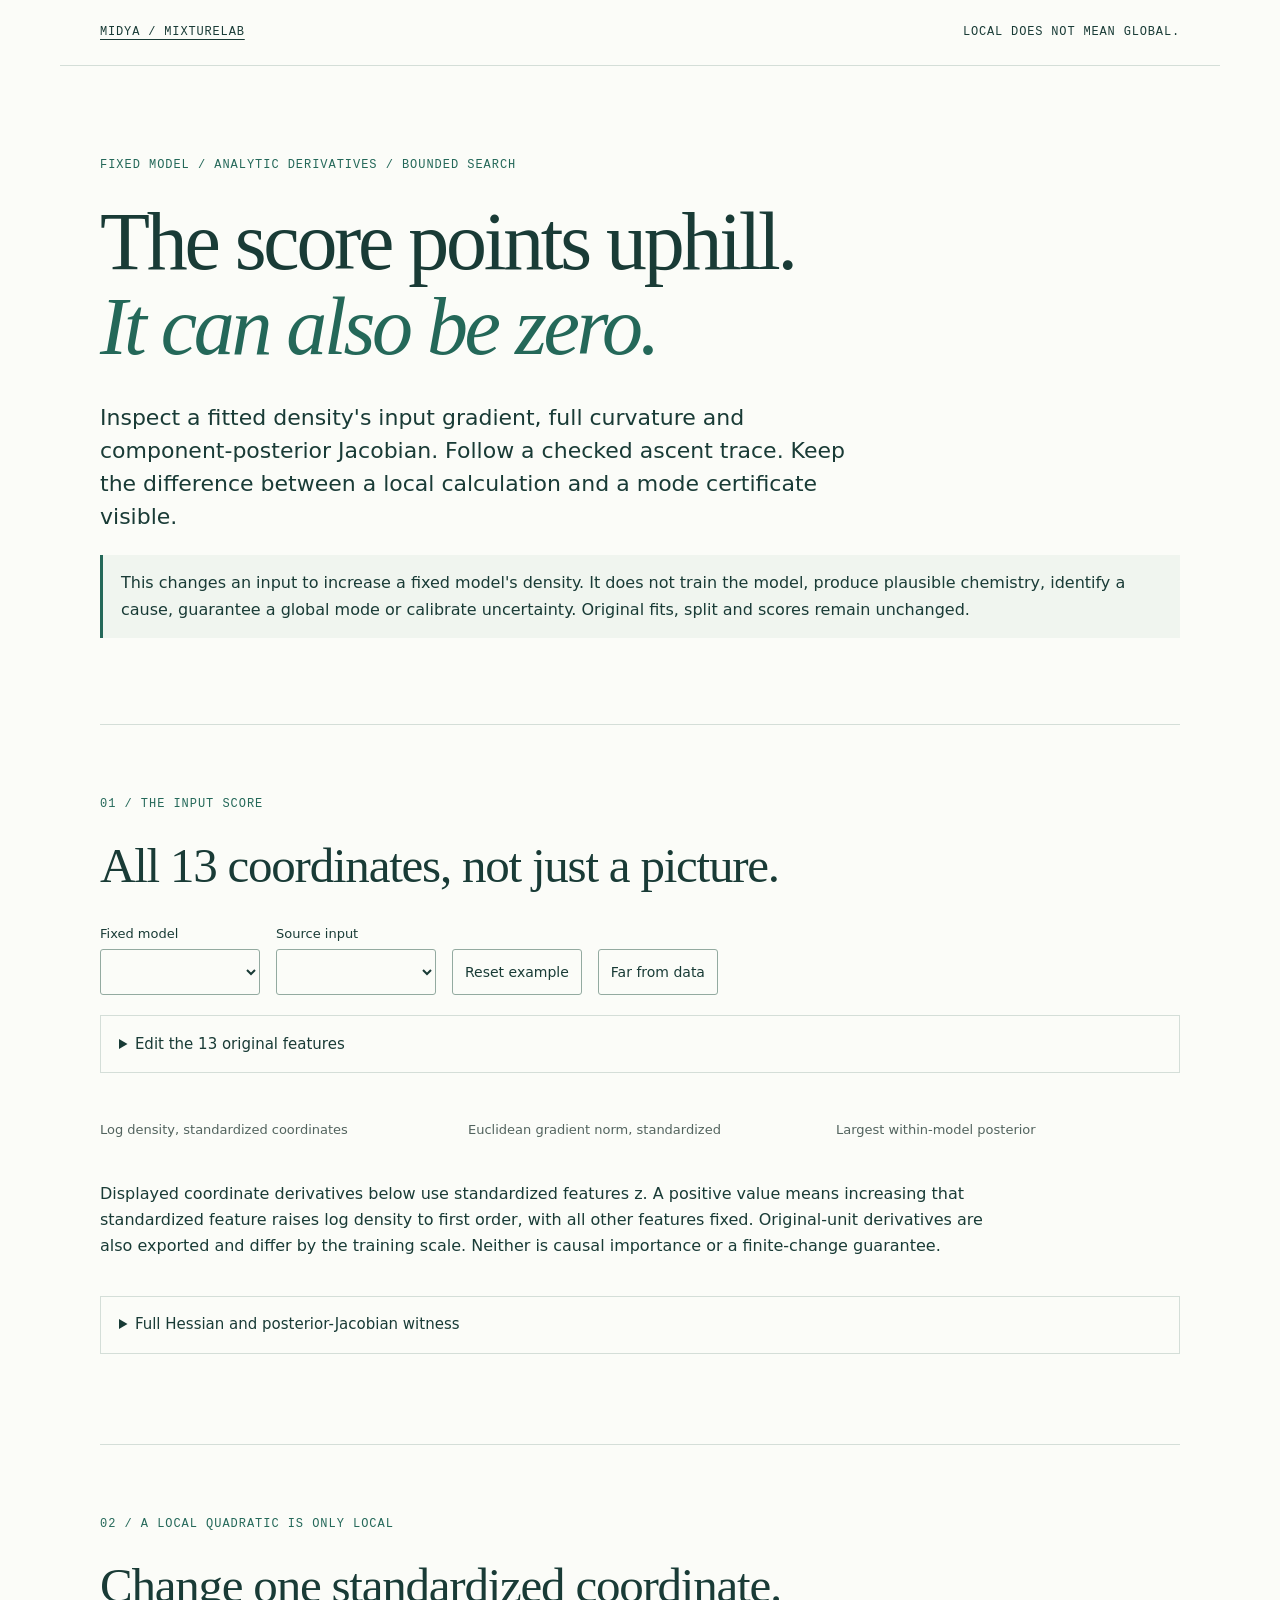
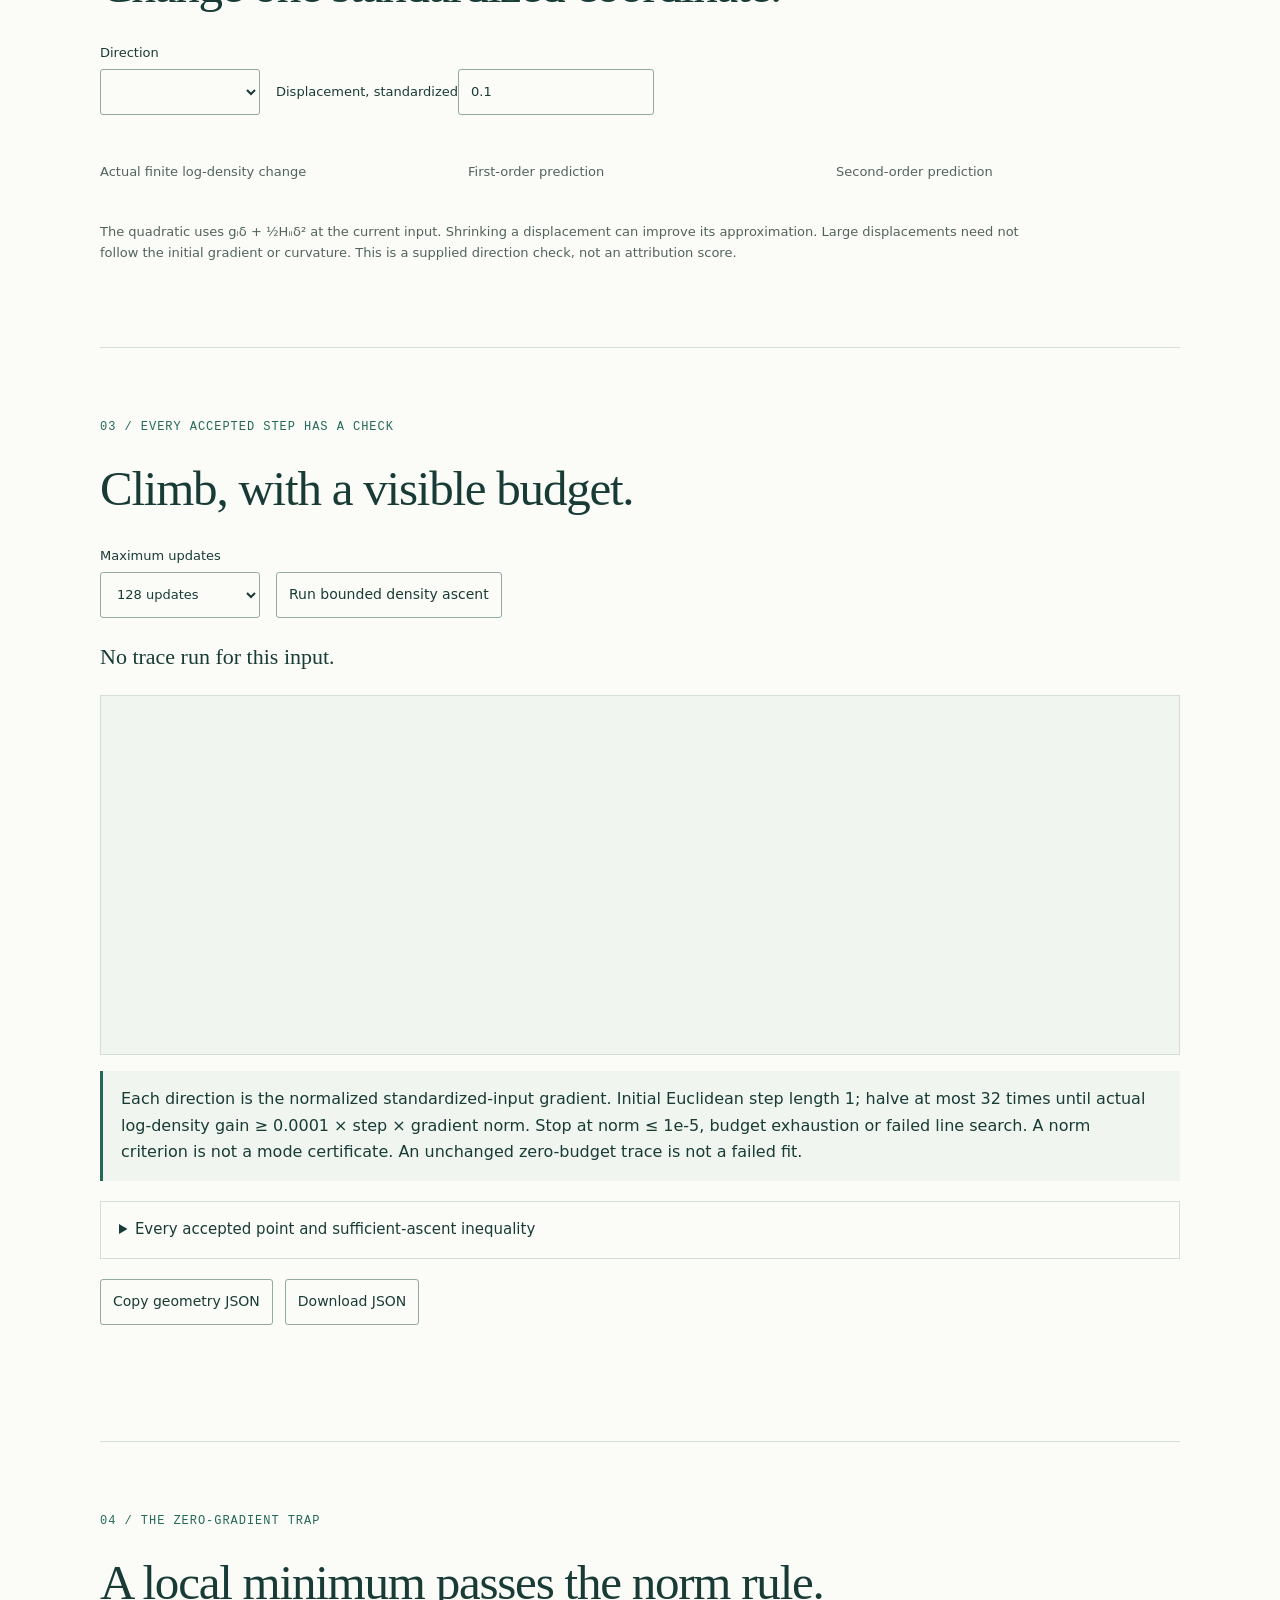
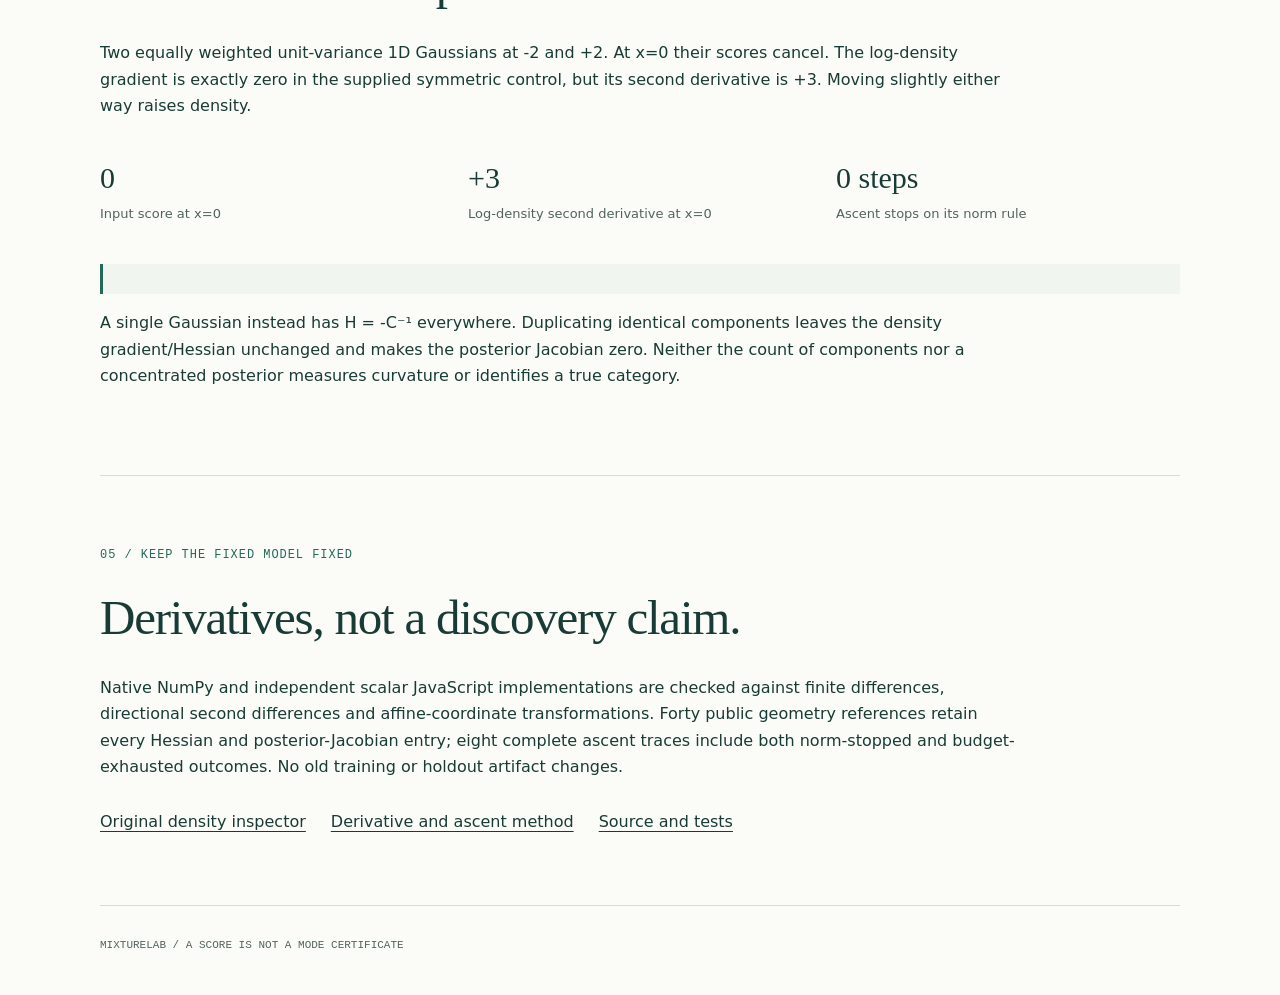
==== docs/geometry.html @ ab197420 "Rename 7-geometry.html to geometry.html" ====
<!doctype html><html lang="en"><head><meta charset="utf-8"><meta name="viewport" content="width=device-width,initial-scale=1"><title>MixtureLab - local density geometry</title><meta name="description" content="Analytic input gradients, curvature and finite-budget density ascent for fixed Gaussian mixtures. A zero gradient is not a mode certificate."><link rel="stylesheet" href="style.css"><style>.derivative-list{display:grid;grid-template-columns:repeat(2,minmax(0,1fr));gap:14px}.derivative{border:1px solid var(--rule);padding:14px;min-width:0}.derivative strong{font-family:ui-monospace,monospace;font-size:15px}.derivative span{display:block;font-size:13px}.derivative .sign{height:8px;margin:10px 0;background:var(--panel);position:relative}.derivative .sign i{position:absolute;display:block;height:8px}.trace-state{font:22px/1.5 Georgia,serif}.quadratic{display:flex;gap:18px;flex-wrap:wrap}@media(max-width:760px){.derivative-list{grid-template-columns:1fr}}</style><script defer src="data.js"></script><script defer src="inference.js"></script><script defer src="geometry.js"></script><script defer src="geometry-data.js"></script><script defer src="geometry-app.js"></script></head><body><header><a href="index.html">MIDYA / MIXTURELAB</a><span>LOCAL DOES NOT MEAN GLOBAL.</span></header><main><section class="hero"><p class="eyebrow">FIXED MODEL / ANALYTIC DERIVATIVES / BOUNDED SEARCH</p><h1>The score points uphill.<br><em>It can also be zero.</em></h1><p class="lede">Inspect a fitted density's input gradient, full curvature and component-posterior Jacobian. Follow a checked ascent trace. Keep the difference between a local calculation and a mode certificate visible.</p><p class="callout">This changes an input to increase a fixed model's density. It does not train the model, produce plausible chemistry, identify a cause, guarantee a global mode or calibrate uncertainty. Original fits, split and scores remain unchanged.</p></section><section><p class="eyebrow">01 / THE INPUT SCORE</p><h2>All 13 coordinates, not just a picture.</h2><div class="toolbar"><label>Fixed model<select id="model"></select></label><label>Source input<select id="example"></select></label><button id="reset">Reset example</button><button id="far">Far from data</button></div><p id="model-note" class="muted"></p><details id="editor"><summary>Edit the 13 original features</summary><div id="features"></div><p id="error" role="alert"></p></details><div class="facts"><div><strong id="log-density"></strong><span>Log density, standardized coordinates</span></div><div><strong id="grad-norm"></strong><span>Euclidean gradient norm, standardized</span></div><div><strong id="max-posterior"></strong><span>Largest within-model posterior</span></div></div><p>Displayed coordinate derivatives below use standardized features z. A positive value means increasing that standardized feature raises log density to first order, with all other features fixed. Original-unit derivatives are also exported and differ by the training scale. Neither is causal importance or a finite-change guarantee.</p><div id="derivatives" class="derivative-list"></div><details><summary>Full Hessian and posterior-Jacobian witness</summary><p class="caption">H = negative weighted precision + covariance of component score vectors. That second term can create positive curvature even though every Gaussian log density is concave. The full 13×13 Hessian and k×13 posterior Jacobian are numerical witnesses, not confidence intervals.</p><pre id="witness"></pre></details></section><section><p class="eyebrow">02 / A LOCAL QUADRATIC IS ONLY LOCAL</p><h2>Change one standardized coordinate.</h2><div class="toolbar"><label>Direction<select id="direction"></select></label><label>Displacement, standardized<input type="number" id="delta" value="0.1" step="any"></label></div><div class="facts"><div><strong id="actual-change"></strong><span>Actual finite log-density change</span></div><div><strong id="linear-change"></strong><span>First-order prediction</span></div><div><strong id="quadratic-change"></strong><span>Second-order prediction</span></div></div><p id="quadratic-error" role="alert"></p><p class="caption">The quadratic uses gᵢδ + ½Hᵢᵢδ² at the current input. Shrinking a displacement can improve its approximation. Large displacements need not follow the initial gradient or curvature. This is a supplied direction check, not an attribution score.</p></section><section><p class="eyebrow">03 / EVERY ACCEPTED STEP HAS A CHECK</p><h2>Climb, with a visible budget.</h2><div class="toolbar"><label>Maximum updates<select id="budget"><option value="0">0 updates</option><option value="1">1 update</option><option value="16">16 updates</option><option value="128" selected>128 updates</option></select></label><button id="run">Run bounded density ascent</button></div><p id="trace-status" class="trace-state" role="status">No trace run for this input.</p><div class="panel"><svg id="trace-plot" viewBox="0 0 900 260" role="img" aria-label="Log density across every accepted ascent update"></svg><p id="trace-caption" class="caption"></p></div><p class="callout">Each direction is the normalized standardized-input gradient. Initial Euclidean step length 1; halve at most 32 times until actual log-density gain ≥ 0.0001 × step × gradient norm. Stop at norm ≤ 1e-5, budget exhaustion or failed line search. A norm criterion is not a mode certificate. An unchanged zero-budget trace is not a failed fit.</p><details><summary>Every accepted point and sufficient-ascent inequality</summary><pre id="trace-witness"></pre></details><div class="button-row"><button id="copy">Copy geometry JSON</button><button id="download">Download JSON</button></div><p id="copy-status" role="status"></p></section><section><p class="eyebrow">04 / THE ZERO-GRADIENT TRAP</p><h2>A local minimum passes the norm rule.</h2><p>Two equally weighted unit-variance 1D Gaussians at -2 and +2. At x=0 their scores cancel. The log-density gradient is exactly zero in the supplied symmetric control, but its second derivative is +3. Moving slightly either way raises density.</p><div class="facts"><div><strong>0</strong><span>Input score at x=0</span></div><div><strong>+3</strong><span>Log-density second derivative at x=0</span></div><div><strong>0 steps</strong><span>Ascent stops on its norm rule</span></div></div><p id="control-result" class="callout"></p><p>A single Gaussian instead has H = -C⁻¹ everywhere. Duplicating identical components leaves the density gradient/Hessian unchanged and makes the posterior Jacobian zero. Neither the count of components nor a concentrated posterior measures curvature or identifies a true category.</p></section><section class="closing"><p class="eyebrow">05 / KEEP THE FIXED MODEL FIXED</p><h2>Derivatives, not a discovery claim.</h2><p>Native NumPy and independent scalar JavaScript implementations are checked against finite differences, directional second differences and affine-coordinate transformations. Forty public geometry references retain every Hessian and posterior-Jacobian entry; eight complete ascent traces include both norm-stopped and budget-exhausted outcomes. No old training or holdout artifact changes.</p><nav><a href="index.html">Original density inspector</a><a href="https://github.com/midya8/mixturelab/blob/main/GEOMETRY.md">Derivative and ascent method</a><a href="https://github.com/midya8/mixturelab">Source and tests</a></nav></section></main><footer>MIXTURELAB / A SCORE IS NOT A MODE CERTIFICATE</footer></body></html>
---- docs/style.css ----
:root{color-scheme:light;--ink:#193b36;--muted:#52635e;--rule:#d4ded8;--accent:#246859;--paper:#fbfcf8;--panel:#f0f5ef;--error:#a32432}*{box-sizing:border-box}body{margin:0;background:var(--paper);color:var(--ink);font:16px/1.65 system-ui,-apple-system,Segoe UI,sans-serif}header,main,footer{max-width:1160px;margin:auto;padding:0 40px}header{padding-top:24px;padding-bottom:24px;display:flex;justify-content:space-between;gap:24px;border-bottom:1px solid var(--rule);font:12px/1.4 ui-monospace,monospace;letter-spacing:.07em}a{color:inherit;text-underline-offset:4px}a:hover{color:var(--accent)}section{padding:70px 0;border-bottom:1px solid var(--rule)}.hero{padding-top:90px}.eyebrow{font:12px/1.6 ui-monospace,monospace;letter-spacing:.08em;color:var(--accent);margin:0 0 24px}h1{font:clamp(48px,6.4vw,82px)/1.04 Georgia,serif;letter-spacing:-.04em;margin:0 0 32px;max-width:950px}h1 em{font-weight:normal;color:var(--accent)}h2{font:clamp(32px,4vw,49px)/1.13 Georgia,serif;letter-spacing:-.025em;margin:0 0 30px}h3{font-size:17px;line-height:1.4;margin:0 0 20px}.lede{font-size:22px;line-height:1.5;max-width:760px}p{max-width:920px}.muted,.caption{color:var(--muted)}.caption{font-size:13px;line-height:1.6}.facts{display:grid;grid-template-columns:repeat(3,minmax(0,1fr));gap:24px;margin:40px 0}.facts strong{display:block;font:30px/1.25 Georgia,serif;overflow-wrap:anywhere}.facts span{display:block;font-size:13px;color:var(--muted);margin-top:6px}.callout{background:var(--panel);border-left:3px solid var(--accent);padding:15px 18px;max-width:none}.toolbar{display:flex;gap:16px;align-items:end;flex-wrap:wrap;margin:28px 0 12px}label{display:block;font-size:13px;line-height:1.5}input,select,button,summary{font:inherit}input[type=number],select,button{min-height:46px;border:1px solid #93aaa0;border-radius:3px;background:transparent;color:var(--ink);padding:10px 12px;max-width:100%}select{display:block;margin-top:6px;min-width:160px}button{cursor:pointer;font-size:14px}button:hover{background:#e1ece3}button:focus-visible,select:focus-visible,input:focus-visible,summary:focus-visible{outline:3px solid #ae6f9e;outline-offset:3px}.workspace{display:grid;grid-template-columns:1.1fr 1fr;gap:22px;align-items:start;margin:24px 0}.panel{background:var(--panel);padding:24px;min-width:0;border:1px solid var(--rule)}svg{display:block;width:100%;height:auto;overflow:hidden}#scatter{background:#fbfcf8;border:1px solid var(--rule)}.metrics{display:grid;grid-template-columns:1fr 1fr;gap:20px;margin:20px 0 28px}.metrics span{display:block;font-size:12px;color:var(--muted)}.metrics strong{font:28px/1.5 Georgia,serif}.posterior{margin:16px 0}.posterior-head{display:flex;justify-content:space-between;gap:20px}.posterior .bar{height:9px;background:#d7e2d7;margin:6px 0}.posterior .bar span{display:block;height:100%}.posterior p{margin:3px 0}.button-row{display:flex;gap:12px;flex-wrap:wrap}details{border:1px solid var(--rule);margin:20px 0;padding:0 18px}summary{cursor:pointer;min-height:56px;display:list-item;align-content:center;font-size:15px;padding:14px 0}details[open]{padding-bottom:20px}#features{display:grid;grid-template-columns:repeat(2,minmax(0,1fr));gap:24px}#features .feature{display:grid;grid-template-columns:minmax(0,1fr) 105px;gap:10px;align-items:center}#features label{min-height:40px;align-content:center;font-size:14px}#features input[type=number]{width:100%;font-size:14px}#features input[type=range]{grid-column:1/-1;width:100%;accent-color:var(--accent);min-height:44px;margin:0;cursor:pointer}.cards{display:grid;grid-template-columns:repeat(2,minmax(0,1fr));gap:18px;margin:24px 0}.card{padding:22px;border:1px solid var(--rule);min-width:0}.card.pick{border:2px solid var(--accent)}.card .badge{font:11px/1.5 ui-monospace,monospace;color:var(--accent);letter-spacing:.04em}.card h3{margin:10px 0 15px}.score-row{display:flex;justify-content:space-between;gap:20px;font-size:14px;margin:6px 0}.score-row strong{font-family:ui-monospace,monospace;font-weight:500}.card p{font-size:14px}.table-scroll{overflow-x:auto}.table-scroll:focus{outline:2px solid var(--accent)}table{border-collapse:collapse;width:100%;font:12px/1.6 ui-monospace,monospace;min-width:700px}td,th{text-align:left;padding:11px 12px;border-bottom:1px solid var(--rule)}th{color:var(--accent)}pre{white-space:pre-wrap;word-break:break-all;font:12px/1.6 ui-monospace,monospace;max-height:500px;overflow:auto;padding:15px;background:var(--panel)}#error{color:var(--error);font-weight:600}nav{display:flex;gap:25px;flex-wrap:wrap;margin:28px 0 0}footer{padding-top:30px;padding-bottom:40px;font:11px/1.7 ui-monospace,monospace;color:var(--muted)}#copy-status{font-size:13px;min-height:20px}#controls{grid-template-columns:repeat(3,minmax(0,1fr))}#controls .score-row{font-size:12px}#history{background:#fbfcf8}#history-range{margin:12px 0 0}@media(max-width:760px){header,main,footer{padding-left:22px;padding-right:22px}header span{display:none}section{padding:48px 0}.hero{padding-top:58px}h1{font-size:51px}.lede{font-size:19px}.facts{gap:18px;grid-template-columns:1fr}.facts>div{display:flex;gap:18px;align-items:baseline;flex-wrap:wrap}.facts strong{font-size:27px}.facts span{font-size:13px}.workspace{grid-template-columns:1fr}.panel{padding:18px}.toolbar label{width:100%}select{width:100%;min-width:0}.toolbar button{flex:1}.cards,#controls{grid-template-columns:1fr}#features{grid-template-columns:1fr;gap:22px}.metrics{gap:14px}.metrics strong{font-size:25px}.callout{padding:14px}nav{display:grid;gap:14px}.card{padding:20px}.score-row{gap:15px}body{font-size:15px}.caption{font-size:13px}}
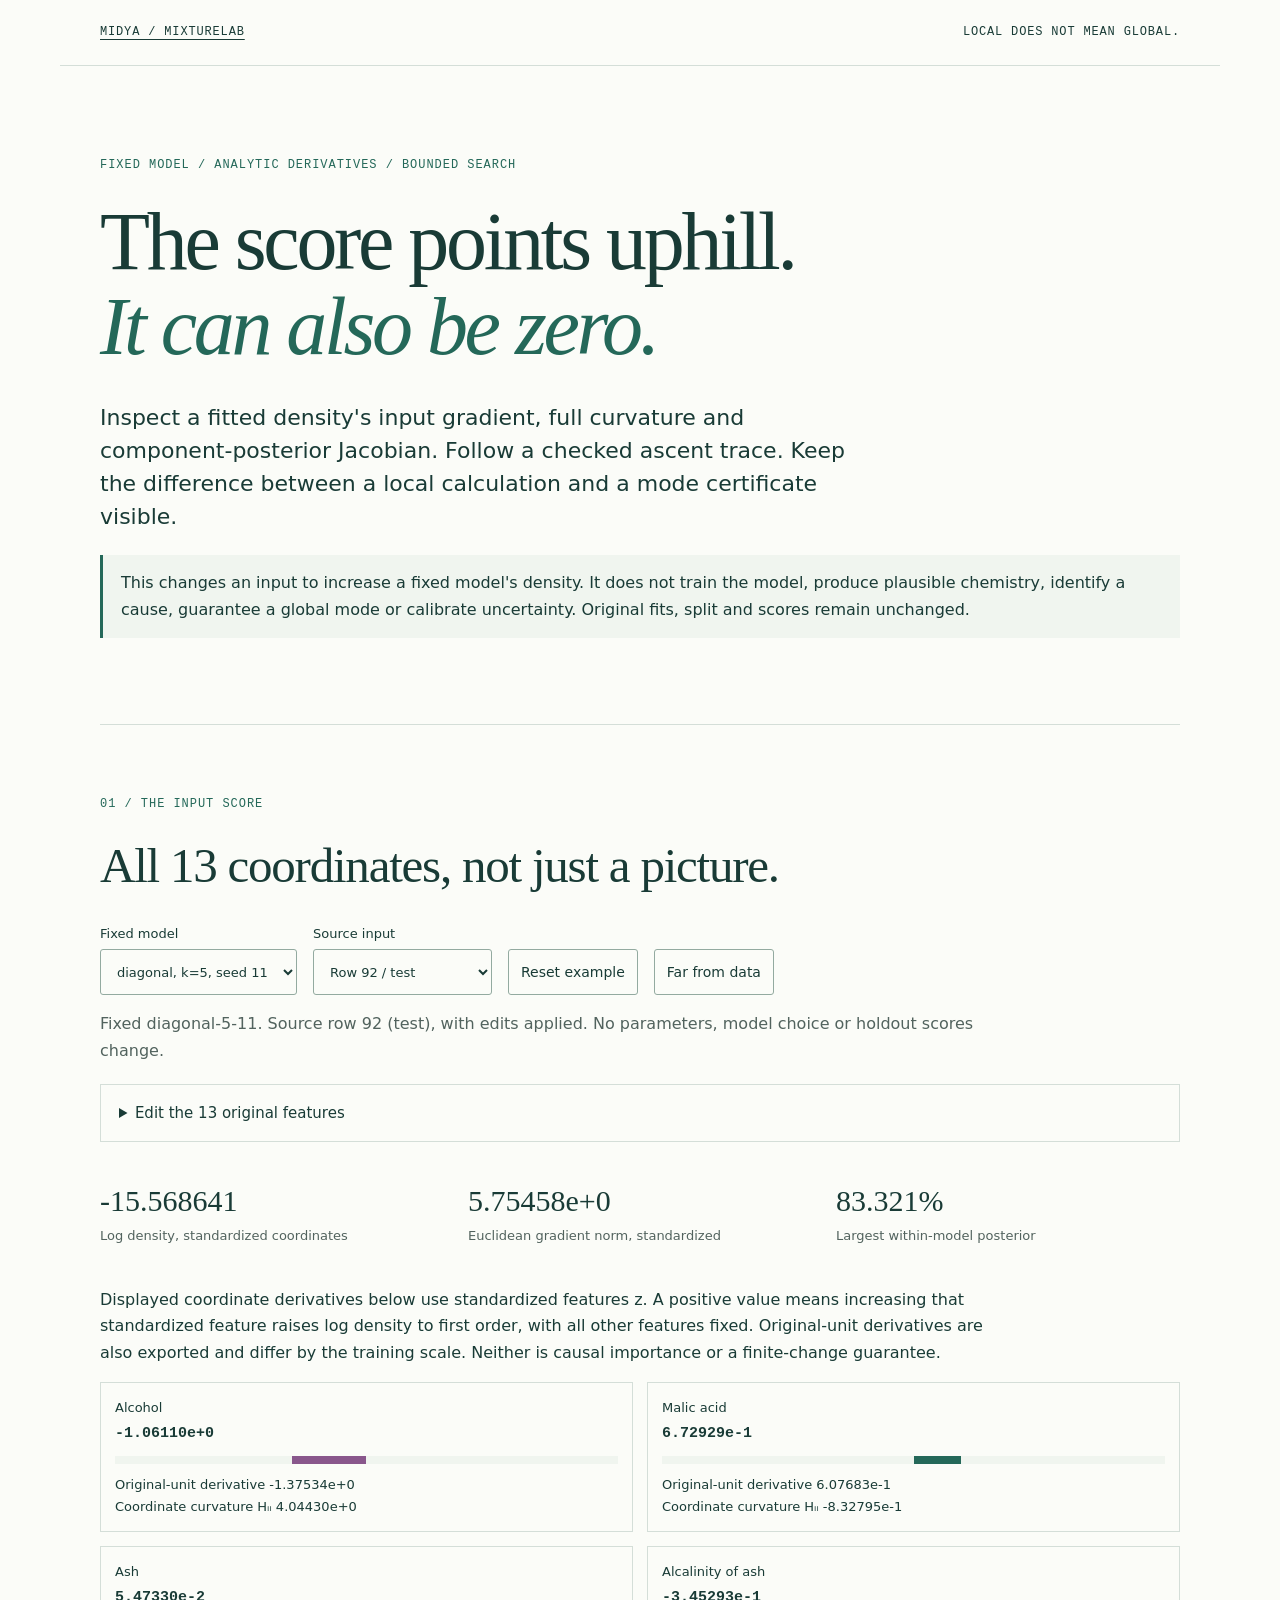
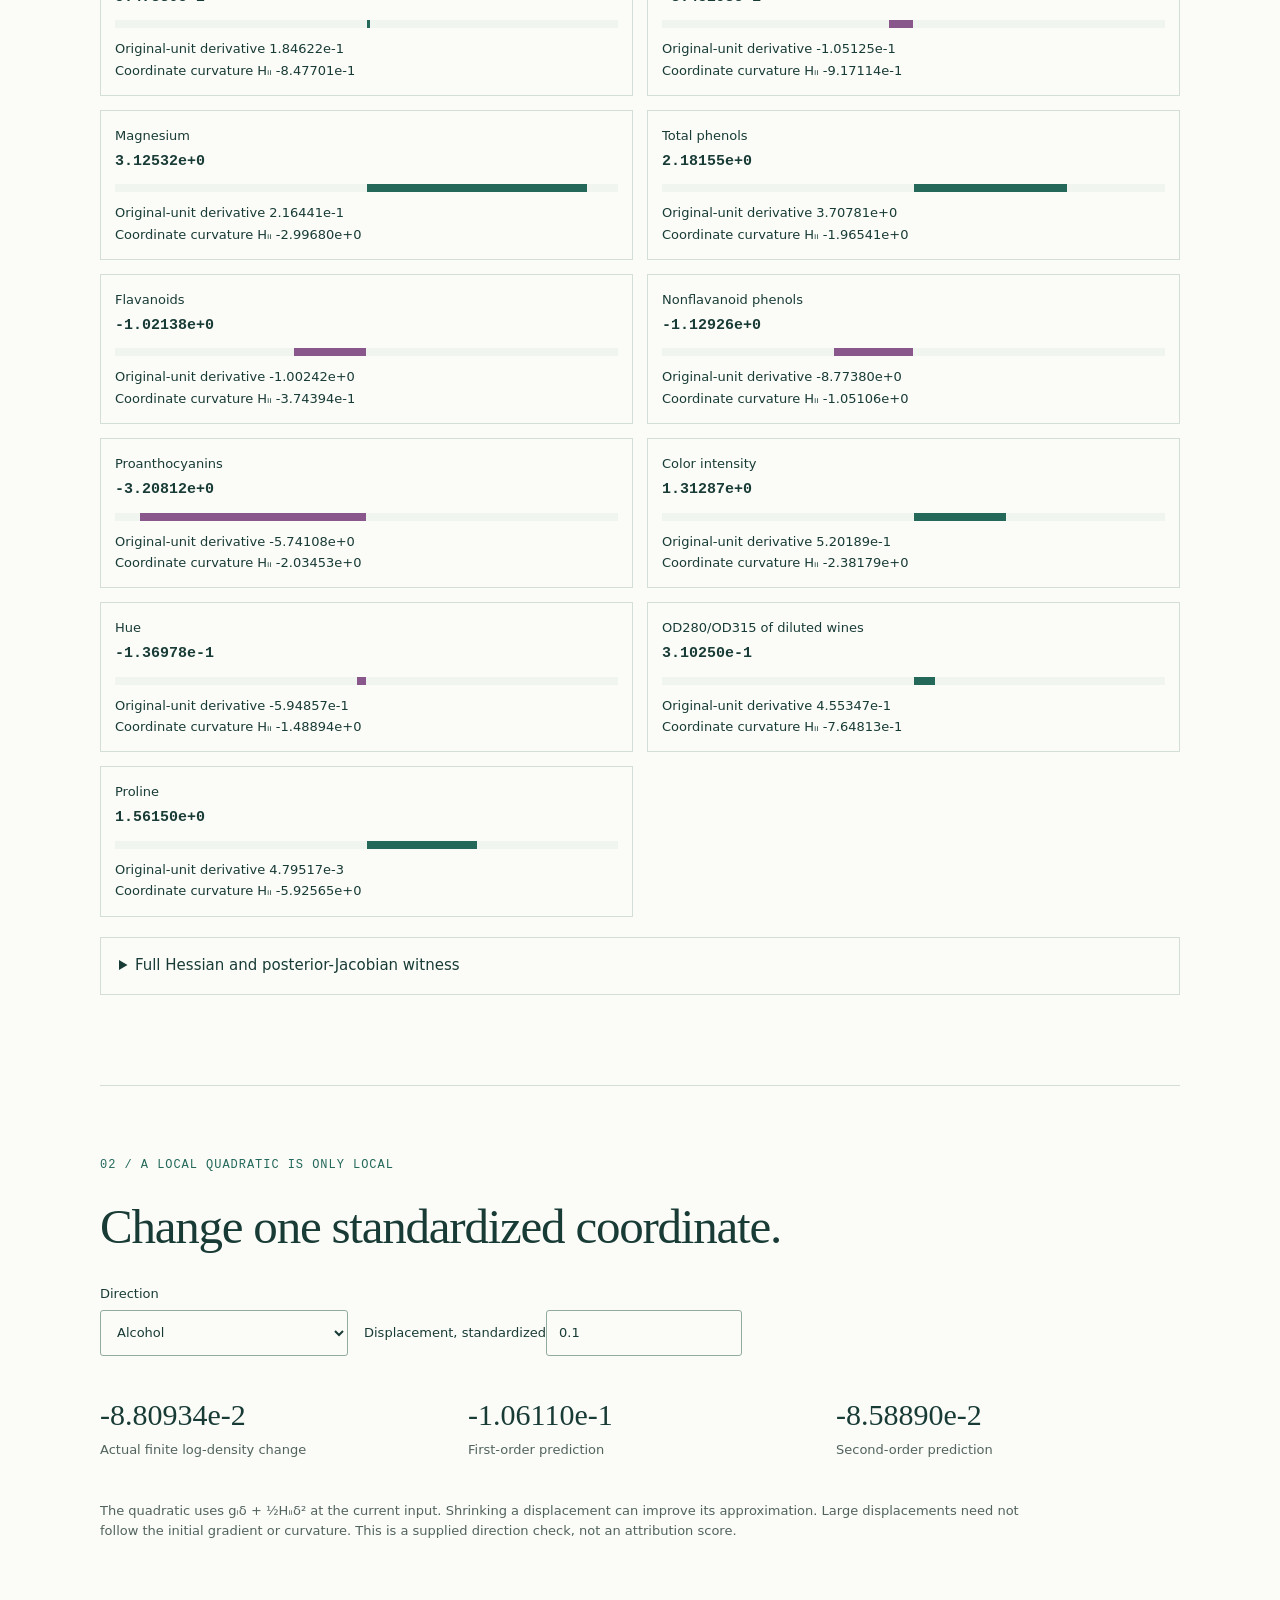
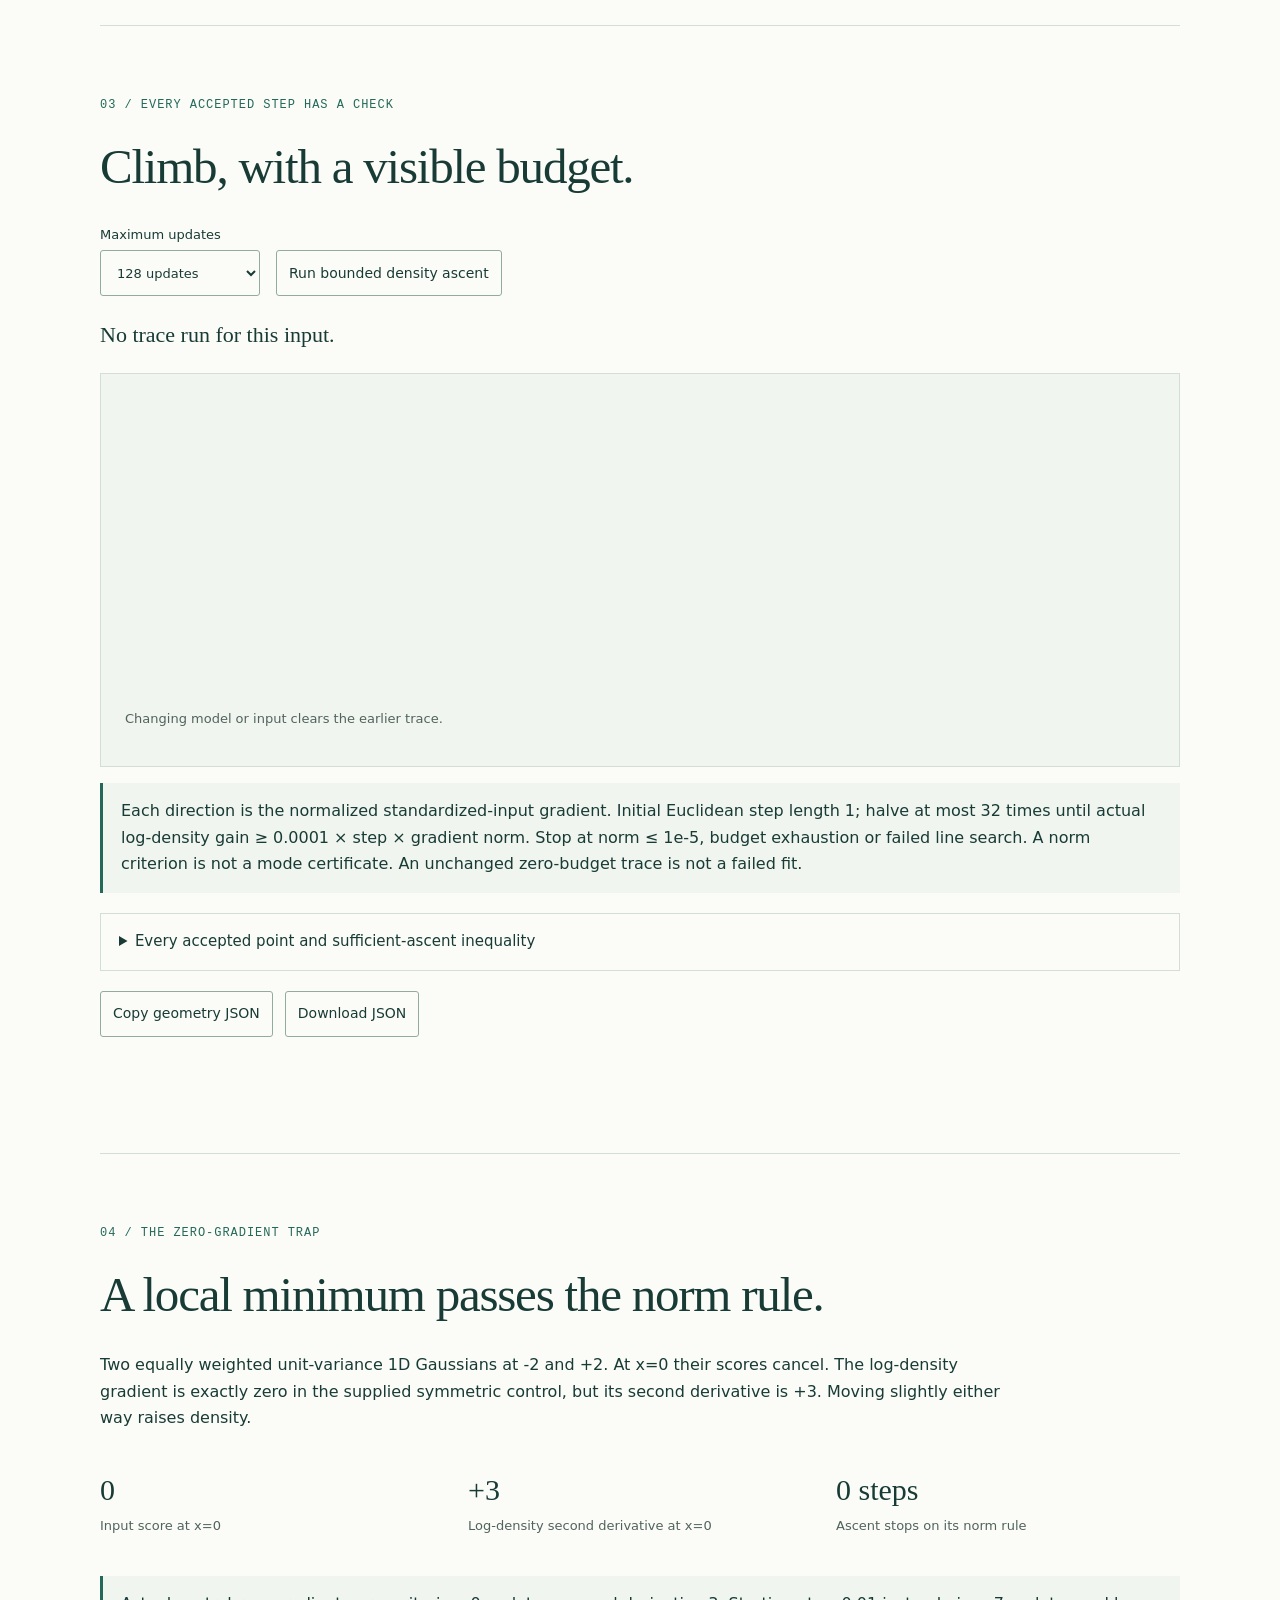
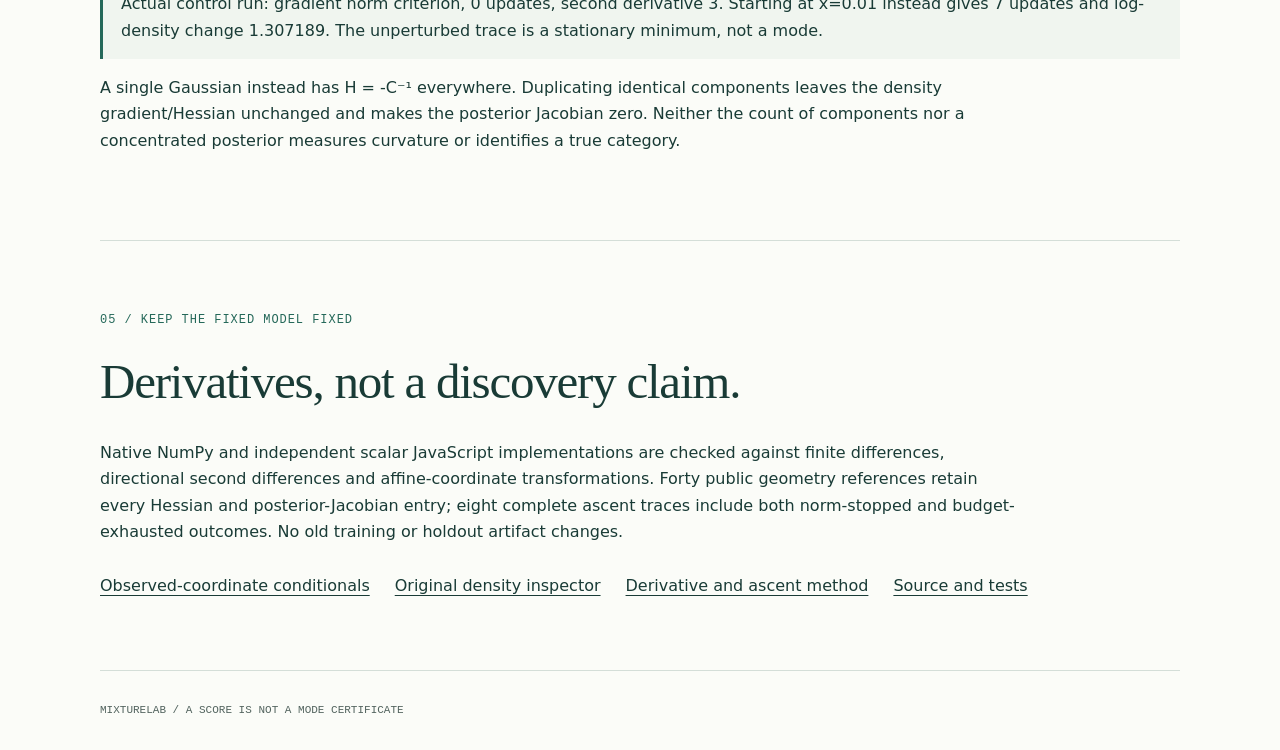
==== commit bc04f033: "Update geometry.html" ====
--- a/docs/geometry.html
+++ b/docs/geometry.html
@@ -1 +1 @@
-<!doctype html><html lang="en"><head><meta charset="utf-8"><meta name="viewport" content="width=device-width,initial-scale=1"><title>MixtureLab - local density geometry</title><meta name="description" content="Analytic input gradients, curvature and finite-budget density ascent for fixed Gaussian mixtures. A zero gradient is not a mode certificate."><link rel="stylesheet" href="style.css"><style>.derivative-list{display:grid;grid-template-columns:repeat(2,minmax(0,1fr));gap:14px}.derivative{border:1px solid var(--rule);padding:14px;min-width:0}.derivative strong{font-family:ui-monospace,monospace;font-size:15px}.derivative span{display:block;font-size:13px}.derivative .sign{height:8px;margin:10px 0;background:var(--panel);position:relative}.derivative .sign i{position:absolute;display:block;height:8px}.trace-state{font:22px/1.5 Georgia,serif}.quadratic{display:flex;gap:18px;flex-wrap:wrap}@media(max-width:760px){.derivative-list{grid-template-columns:1fr}}</style><script defer src="data.js"></script><script defer src="inference.js"></script><script defer src="geometry.js"></script><script defer src="geometry-data.js"></script><script defer src="geometry-app.js"></script></head><body><header><a href="index.html">MIDYA / MIXTURELAB</a><span>LOCAL DOES NOT MEAN GLOBAL.</span></header><main><section class="hero"><p class="eyebrow">FIXED MODEL / ANALYTIC DERIVATIVES / BOUNDED SEARCH</p><h1>The score points uphill.<br><em>It can also be zero.</em></h1><p class="lede">Inspect a fitted density's input gradient, full curvature and component-posterior Jacobian. Follow a checked ascent trace. Keep the difference between a local calculation and a mode certificate visible.</p><p class="callout">This changes an input to increase a fixed model's density. It does not train the model, produce plausible chemistry, identify a cause, guarantee a global mode or calibrate uncertainty. Original fits, split and scores remain unchanged.</p></section><section><p class="eyebrow">01 / THE INPUT SCORE</p><h2>All 13 coordinates, not just a picture.</h2><div class="toolbar"><label>Fixed model<select id="model"></select></label><label>Source input<select id="example"></select></label><button id="reset">Reset example</button><button id="far">Far from data</button></div><p id="model-note" class="muted"></p><details id="editor"><summary>Edit the 13 original features</summary><div id="features"></div><p id="error" role="alert"></p></details><div class="facts"><div><strong id="log-density"></strong><span>Log density, standardized coordinates</span></div><div><strong id="grad-norm"></strong><span>Euclidean gradient norm, standardized</span></div><div><strong id="max-posterior"></strong><span>Largest within-model posterior</span></div></div><p>Displayed coordinate derivatives below use standardized features z. A positive value means increasing that standardized feature raises log density to first order, with all other features fixed. Original-unit derivatives are also exported and differ by the training scale. Neither is causal importance or a finite-change guarantee.</p><div id="derivatives" class="derivative-list"></div><details><summary>Full Hessian and posterior-Jacobian witness</summary><p class="caption">H = negative weighted precision + covariance of component score vectors. That second term can create positive curvature even though every Gaussian log density is concave. The full 13×13 Hessian and k×13 posterior Jacobian are numerical witnesses, not confidence intervals.</p><pre id="witness"></pre></details></section><section><p class="eyebrow">02 / A LOCAL QUADRATIC IS ONLY LOCAL</p><h2>Change one standardized coordinate.</h2><div class="toolbar"><label>Direction<select id="direction"></select></label><label>Displacement, standardized<input type="number" id="delta" value="0.1" step="any"></label></div><div class="facts"><div><strong id="actual-change"></strong><span>Actual finite log-density change</span></div><div><strong id="linear-change"></strong><span>First-order prediction</span></div><div><strong id="quadratic-change"></strong><span>Second-order prediction</span></div></div><p id="quadratic-error" role="alert"></p><p class="caption">The quadratic uses gᵢδ + ½Hᵢᵢδ² at the current input. Shrinking a displacement can improve its approximation. Large displacements need not follow the initial gradient or curvature. This is a supplied direction check, not an attribution score.</p></section><section><p class="eyebrow">03 / EVERY ACCEPTED STEP HAS A CHECK</p><h2>Climb, with a visible budget.</h2><div class="toolbar"><label>Maximum updates<select id="budget"><option value="0">0 updates</option><option value="1">1 update</option><option value="16">16 updates</option><option value="128" selected>128 updates</option></select></label><button id="run">Run bounded density ascent</button></div><p id="trace-status" class="trace-state" role="status">No trace run for this input.</p><div class="panel"><svg id="trace-plot" viewBox="0 0 900 260" role="img" aria-label="Log density across every accepted ascent update"></svg><p id="trace-caption" class="caption"></p></div><p class="callout">Each direction is the normalized standardized-input gradient. Initial Euclidean step length 1; halve at most 32 times until actual log-density gain ≥ 0.0001 × step × gradient norm. Stop at norm ≤ 1e-5, budget exhaustion or failed line search. A norm criterion is not a mode certificate. An unchanged zero-budget trace is not a failed fit.</p><details><summary>Every accepted point and sufficient-ascent inequality</summary><pre id="trace-witness"></pre></details><div class="button-row"><button id="copy">Copy geometry JSON</button><button id="download">Download JSON</button></div><p id="copy-status" role="status"></p></section><section><p class="eyebrow">04 / THE ZERO-GRADIENT TRAP</p><h2>A local minimum passes the norm rule.</h2><p>Two equally weighted unit-variance 1D Gaussians at -2 and +2. At x=0 their scores cancel. The log-density gradient is exactly zero in the supplied symmetric control, but its second derivative is +3. Moving slightly either way raises density.</p><div class="facts"><div><strong>0</strong><span>Input score at x=0</span></div><div><strong>+3</strong><span>Log-density second derivative at x=0</span></div><div><strong>0 steps</strong><span>Ascent stops on its norm rule</span></div></div><p id="control-result" class="callout"></p><p>A single Gaussian instead has H = -C⁻¹ everywhere. Duplicating identical components leaves the density gradient/Hessian unchanged and makes the posterior Jacobian zero. Neither the count of components nor a concentrated posterior measures curvature or identifies a true category.</p></section><section class="closing"><p class="eyebrow">05 / KEEP THE FIXED MODEL FIXED</p><h2>Derivatives, not a discovery claim.</h2><p>Native NumPy and independent scalar JavaScript implementations are checked against finite differences, directional second differences and affine-coordinate transformations. Forty public geometry references retain every Hessian and posterior-Jacobian entry; eight complete ascent traces include both norm-stopped and budget-exhausted outcomes. No old training or holdout artifact changes.</p><nav><a href="index.html">Original density inspector</a><a href="https://github.com/midya8/mixturelab/blob/main/GEOMETRY.md">Derivative and ascent method</a><a href="https://github.com/midya8/mixturelab">Source and tests</a></nav></section></main><footer>MIXTURELAB / A SCORE IS NOT A MODE CERTIFICATE</footer></body></html>
+<!doctype html><html lang="en"><head><meta charset="utf-8"><meta name="viewport" content="width=device-width,initial-scale=1"><title>MixtureLab - local density geometry</title><meta name="description" content="Analytic input gradients, curvature and finite-budget density ascent for fixed Gaussian mixtures. A zero gradient is not a mode certificate."><link rel="stylesheet" href="style.css"><style>.derivative-list{display:grid;grid-template-columns:repeat(2,minmax(0,1fr));gap:14px}.derivative{border:1px solid var(--rule);padding:14px;min-width:0}.derivative strong{font-family:ui-monospace,monospace;font-size:15px}.derivative span{display:block;font-size:13px}.derivative .sign{height:8px;margin:10px 0;background:var(--panel);position:relative}.derivative .sign i{position:absolute;display:block;height:8px}.trace-state{font:22px/1.5 Georgia,serif}.quadratic{display:flex;gap:18px;flex-wrap:wrap}@media(max-width:760px){.derivative-list{grid-template-columns:1fr}}</style><script defer src="data.js"></script><script defer src="inference.js"></script><script defer src="geometry.js"></script><script defer src="geometry-data.js"></script><script defer src="geometry-app.js"></script></head><body><header><a href="index.html">MIDYA / MIXTURELAB</a><span>LOCAL DOES NOT MEAN GLOBAL.</span></header><main><section class="hero"><p class="eyebrow">FIXED MODEL / ANALYTIC DERIVATIVES / BOUNDED SEARCH</p><h1>The score points uphill.<br><em>It can also be zero.</em></h1><p class="lede">Inspect a fitted density's input gradient, full curvature and component-posterior Jacobian. Follow a checked ascent trace. Keep the difference between a local calculation and a mode certificate visible.</p><p class="callout">This changes an input to increase a fixed model's density. It does not train the model, produce plausible chemistry, identify a cause, guarantee a global mode or calibrate uncertainty. Original fits, split and scores remain unchanged.</p></section><section><p class="eyebrow">01 / THE INPUT SCORE</p><h2>All 13 coordinates, not just a picture.</h2><div class="toolbar"><label>Fixed model<select id="model"></select></label><label>Source input<select id="example"></select></label><button id="reset">Reset example</button><button id="far">Far from data</button></div><p id="model-note" class="muted"></p><details id="editor"><summary>Edit the 13 original features</summary><div id="features"></div><p id="error" role="alert"></p></details><div class="facts"><div><strong id="log-density"></strong><span>Log density, standardized coordinates</span></div><div><strong id="grad-norm"></strong><span>Euclidean gradient norm, standardized</span></div><div><strong id="max-posterior"></strong><span>Largest within-model posterior</span></div></div><p>Displayed coordinate derivatives below use standardized features z. A positive value means increasing that standardized feature raises log density to first order, with all other features fixed. Original-unit derivatives are also exported and differ by the training scale. Neither is causal importance or a finite-change guarantee.</p><div id="derivatives" class="derivative-list"></div><details><summary>Full Hessian and posterior-Jacobian witness</summary><p class="caption">H = negative weighted precision + covariance of component score vectors. That second term can create positive curvature even though every Gaussian log density is concave. The full 13×13 Hessian and k×13 posterior Jacobian are numerical witnesses, not confidence intervals.</p><pre id="witness"></pre></details></section><section><p class="eyebrow">02 / A LOCAL QUADRATIC IS ONLY LOCAL</p><h2>Change one standardized coordinate.</h2><div class="toolbar"><label>Direction<select id="direction"></select></label><label>Displacement, standardized<input type="number" id="delta" value="0.1" step="any"></label></div><div class="facts"><div><strong id="actual-change"></strong><span>Actual finite log-density change</span></div><div><strong id="linear-change"></strong><span>First-order prediction</span></div><div><strong id="quadratic-change"></strong><span>Second-order prediction</span></div></div><p id="quadratic-error" role="alert"></p><p class="caption">The quadratic uses gᵢδ + ½Hᵢᵢδ² at the current input. Shrinking a displacement can improve its approximation. Large displacements need not follow the initial gradient or curvature. This is a supplied direction check, not an attribution score.</p></section><section><p class="eyebrow">03 / EVERY ACCEPTED STEP HAS A CHECK</p><h2>Climb, with a visible budget.</h2><div class="toolbar"><label>Maximum updates<select id="budget"><option value="0">0 updates</option><option value="1">1 update</option><option value="16">16 updates</option><option value="128" selected>128 updates</option></select></label><button id="run">Run bounded density ascent</button></div><p id="trace-status" class="trace-state" role="status">No trace run for this input.</p><div class="panel"><svg id="trace-plot" viewBox="0 0 900 260" role="img" aria-label="Log density across every accepted ascent update"></svg><p id="trace-caption" class="caption"></p></div><p class="callout">Each direction is the normalized standardized-input gradient. Initial Euclidean step length 1; halve at most 32 times until actual log-density gain ≥ 0.0001 × step × gradient norm. Stop at norm ≤ 1e-5, budget exhaustion or failed line search. A norm criterion is not a mode certificate. An unchanged zero-budget trace is not a failed fit.</p><details><summary>Every accepted point and sufficient-ascent inequality</summary><pre id="trace-witness"></pre></details><div class="button-row"><button id="copy">Copy geometry JSON</button><button id="download">Download JSON</button></div><p id="copy-status" role="status"></p></section><section><p class="eyebrow">04 / THE ZERO-GRADIENT TRAP</p><h2>A local minimum passes the norm rule.</h2><p>Two equally weighted unit-variance 1D Gaussians at -2 and +2. At x=0 their scores cancel. The log-density gradient is exactly zero in the supplied symmetric control, but its second derivative is +3. Moving slightly either way raises density.</p><div class="facts"><div><strong>0</strong><span>Input score at x=0</span></div><div><strong>+3</strong><span>Log-density second derivative at x=0</span></div><div><strong>0 steps</strong><span>Ascent stops on its norm rule</span></div></div><p id="control-result" class="callout"></p><p>A single Gaussian instead has H = -C⁻¹ everywhere. Duplicating identical components leaves the density gradient/Hessian unchanged and makes the posterior Jacobian zero. Neither the count of components nor a concentrated posterior measures curvature or identifies a true category.</p></section><section class="closing"><p class="eyebrow">05 / KEEP THE FIXED MODEL FIXED</p><h2>Derivatives, not a discovery claim.</h2><p>Native NumPy and independent scalar JavaScript implementations are checked against finite differences, directional second differences and affine-coordinate transformations. Forty public geometry references retain every Hessian and posterior-Jacobian entry; eight complete ascent traces include both norm-stopped and budget-exhausted outcomes. No old training or holdout artifact changes.</p><nav><a href="conditional.html">Observed-coordinate conditionals</a><a href="index.html">Original density inspector</a><a href="https://github.com/midya8/mixturelab/blob/main/GEOMETRY.md">Derivative and ascent method</a><a href="https://github.com/midya8/mixturelab">Source and tests</a></nav></section></main><footer>MIXTURELAB / A SCORE IS NOT A MODE CERTIFICATE</footer></body></html>
